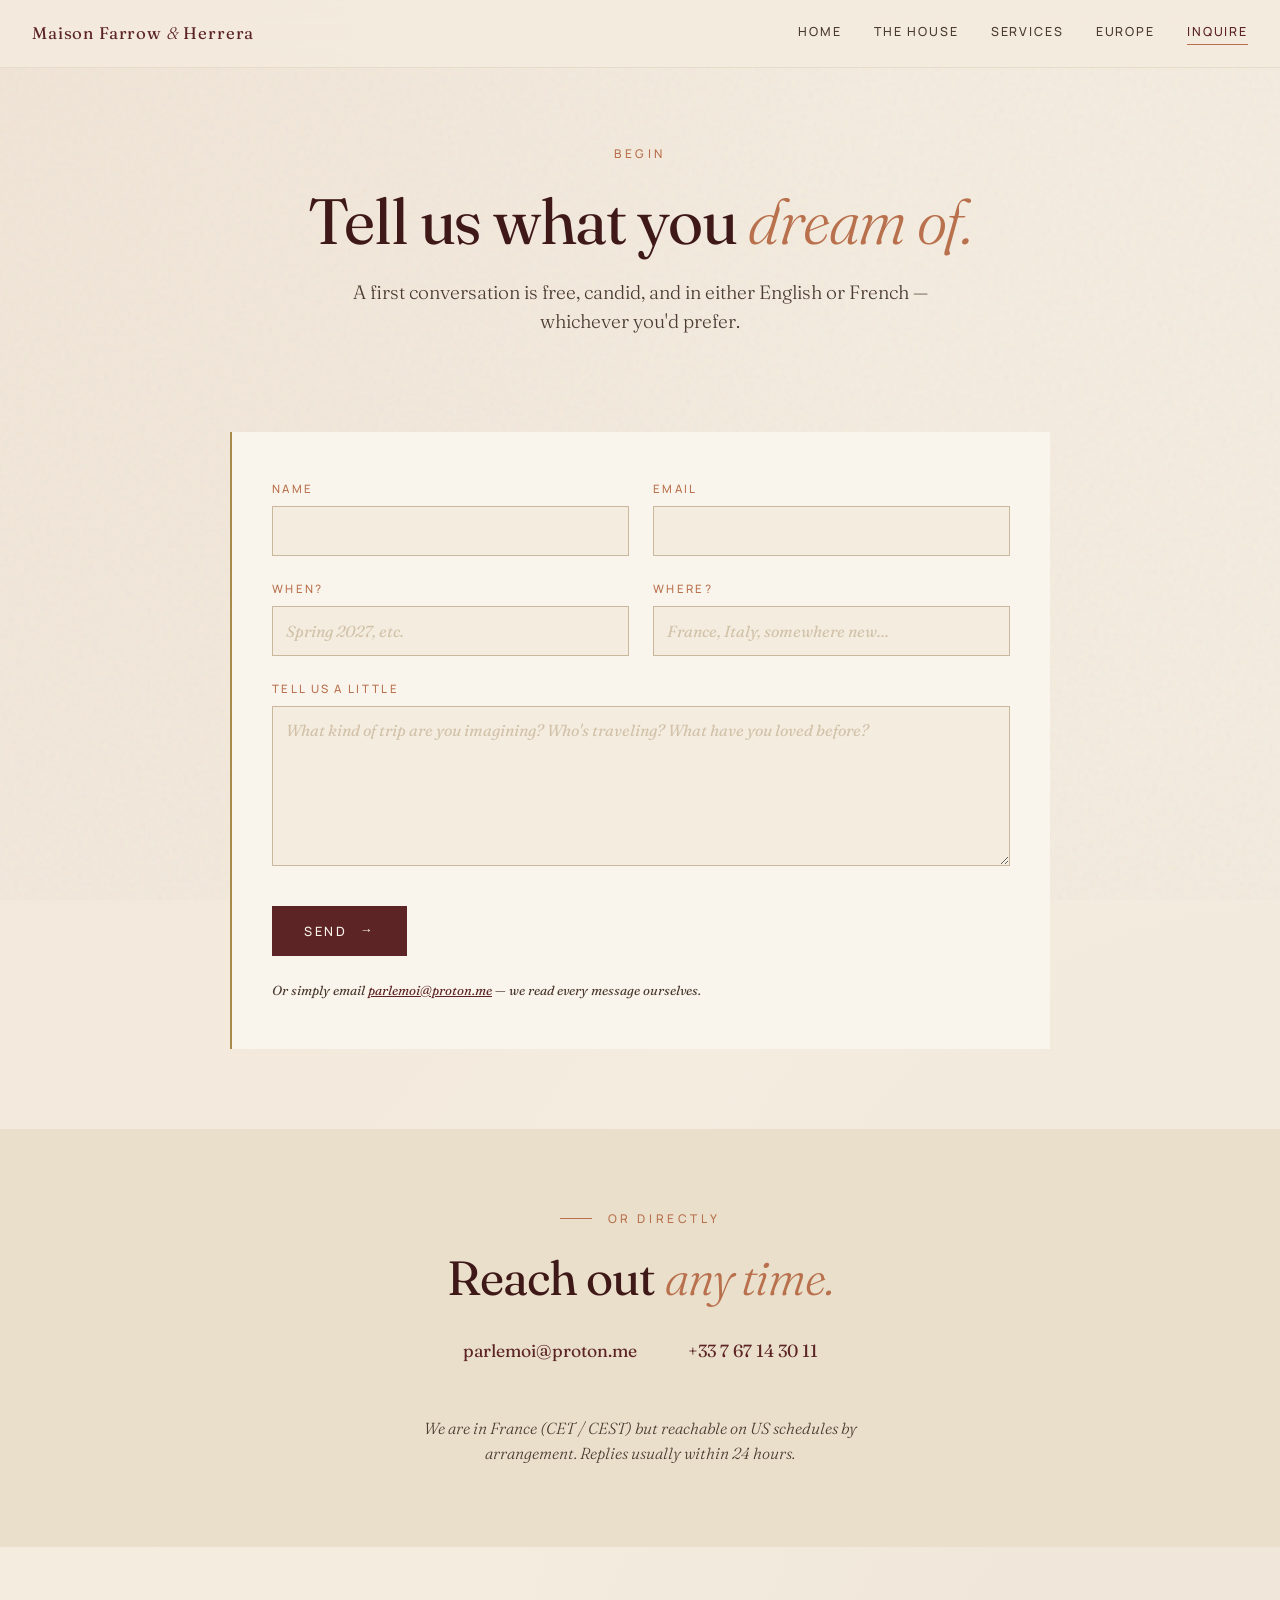
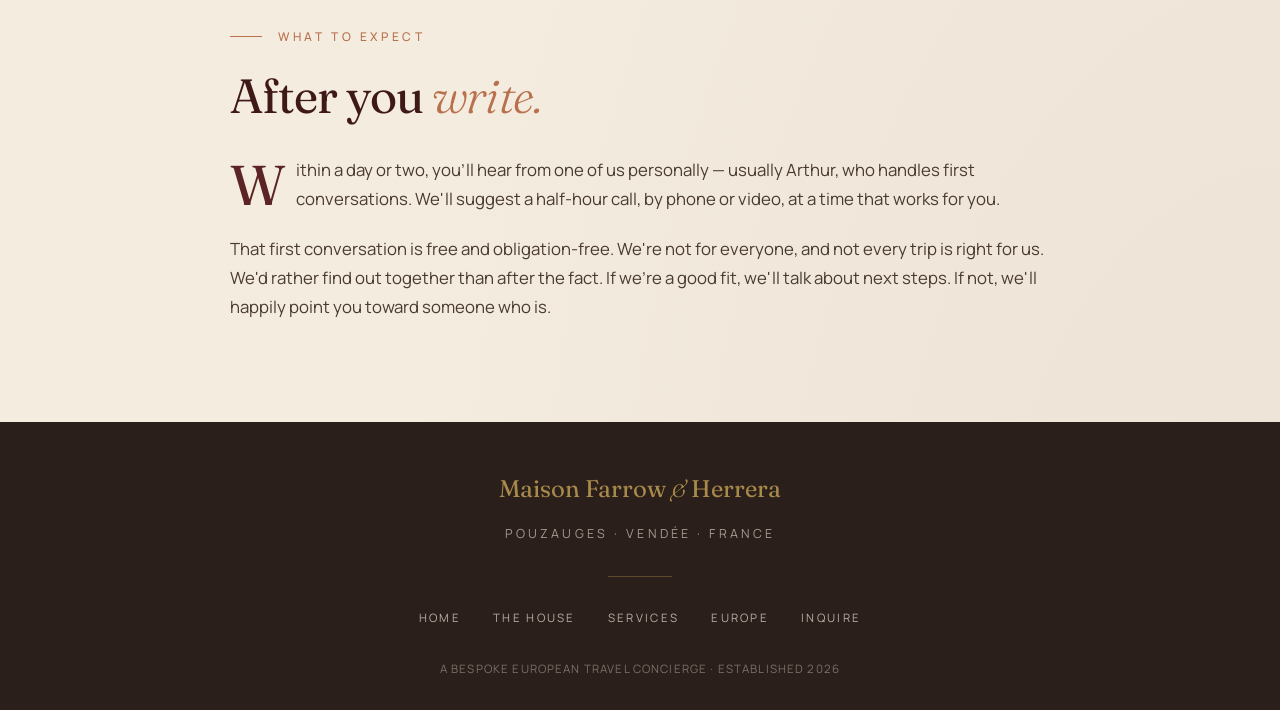
==== contact.html @ e0622674 "Add files via upload" ====
<!DOCTYPE html>
<html lang="en">
<head>
<meta charset="UTF-8">
<meta name="viewport" content="width=device-width, initial-scale=1.0">
<title>Inquire · Maison Farrow & Herrera</title>
<link rel="preconnect" href="https://fonts.googleapis.com">
<link rel="preconnect" href="https://fonts.gstatic.com" crossorigin>
<link href="https://fonts.googleapis.com/css2?family=Fraunces:ital,opsz,wght@0,9..144,300;0,9..144,400;0,9..144,500;0,9..144,600;1,9..144,300;1,9..144,400&family=Manrope:wght@300;400;500;600&display=swap" rel="stylesheet">
<link rel="stylesheet" href="styles.css">
</head>
<body>
<nav>
  <a href="index.html" class="logo">Maison Farrow <em>&amp;</em> Herrera</a>
  <div class="nav-links">
    <a href="index.html">Home</a>
    <a href="about.html">The House</a>
    <a href="services.html">Services</a>
    <a href="europe.html">Europe</a>
    <a href="contact.html" class="active">Inquire</a>
  </div>
</nav>

<header class="page-header">
  <div class="eyebrow">Begin</div>
  <h1>Tell us what you <em>dream of.</em></h1>
  <p class="lede">A first conversation is free, candid, and in either English or French — whichever you'd prefer.</p>
</header>

<!-- CONTACT FORM -->
<section style="padding-top:2rem;">
  <div class="container narrow">
    <form style="background:var(--paper);padding:3rem 2.5rem;border-left:2px solid var(--gold);" action="mailto:parlemoi@proton.me" method="post" enctype="text/plain">
      <div style="display:grid;grid-template-columns:1fr 1fr;gap:1.5rem;margin-bottom:1.5rem;">
        <label style="display:block;">
          <span style="display:block;font-size:0.72rem;letter-spacing:0.2em;text-transform:uppercase;color:var(--terracotta);font-weight:500;margin-bottom:0.5rem;">Name</span>
          <input type="text" name="name" required style="width:100%;padding:0.8rem;border:1px solid var(--rule);background:var(--cream);font-family:inherit;font-size:1rem;color:var(--ink);">
        </label>
        <label style="display:block;">
          <span style="display:block;font-size:0.72rem;letter-spacing:0.2em;text-transform:uppercase;color:var(--terracotta);font-weight:500;margin-bottom:0.5rem;">Email</span>
          <input type="email" name="email" required style="width:100%;padding:0.8rem;border:1px solid var(--rule);background:var(--cream);font-family:inherit;font-size:1rem;color:var(--ink);">
        </label>
      </div>
      <div style="display:grid;grid-template-columns:1fr 1fr;gap:1.5rem;margin-bottom:1.5rem;">
        <label style="display:block;">
          <span style="display:block;font-size:0.72rem;letter-spacing:0.2em;text-transform:uppercase;color:var(--terracotta);font-weight:500;margin-bottom:0.5rem;">When?</span>
          <input type="text" name="dates" placeholder="Spring 2027, etc." style="width:100%;padding:0.8rem;border:1px solid var(--rule);background:var(--cream);font-family:inherit;font-size:1rem;color:var(--ink);">
        </label>
        <label style="display:block;">
          <span style="display:block;font-size:0.72rem;letter-spacing:0.2em;text-transform:uppercase;color:var(--terracotta);font-weight:500;margin-bottom:0.5rem;">Where?</span>
          <input type="text" name="where" placeholder="France, Italy, somewhere new..." style="width:100%;padding:0.8rem;border:1px solid var(--rule);background:var(--cream);font-family:inherit;font-size:1rem;color:var(--ink);">
        </label>
      </div>
      <label style="display:block;margin-bottom:2rem;">
        <span style="display:block;font-size:0.72rem;letter-spacing:0.2em;text-transform:uppercase;color:var(--terracotta);font-weight:500;margin-bottom:0.5rem;">Tell us a little</span>
        <textarea name="message" rows="6" placeholder="What kind of trip are you imagining? Who's traveling? What have you loved before?" style="width:100%;padding:0.8rem;border:1px solid var(--rule);background:var(--cream);font-family:inherit;font-size:1rem;color:var(--ink);resize:vertical;"></textarea>
      </label>
      <button type="submit" class="cta" style="border:none;cursor:pointer;font-family:inherit;">Send</button>
      <p style="font-size:0.82rem;color:var(--ink-soft);margin-top:1.5rem;font-style:italic;font-family:'Fraunces',serif;">
        Or simply email <a href="mailto:parlemoi@proton.me" style="color:var(--bordeaux);">parlemoi@proton.me</a> — we read every message ourselves.
      </p>
    </form>
  </div>
</section>

<!-- DIRECT CONTACT -->
<section style="text-align:center;background:var(--cream-dark);">
  <div class="container">
    <div class="section-label" style="justify-content:center;">Or directly</div>
    <h2 class="section-title" style="margin:0 auto 2rem;text-align:center;">Reach out <em>any time.</em></h2>
    <div style="margin-bottom:2rem;">
      <a href="mailto:parlemoi@proton.me" class="contact-method">parlemoi@proton.me</a>
      <a href="tel:+33767143011" class="contact-method">+33 7 67 14 30 11</a>
    </div>
    <p style="font-family:'Fraunces',serif;font-style:italic;color:var(--ink-soft);font-size:1rem;max-width:32rem;margin:0 auto;font-weight:300;">
      We are in France (CET / CEST) but reachable on US schedules by arrangement. Replies usually within 24 hours.
    </p>
  </div>
</section>

<!-- WHAT TO EXPECT -->
<section>
  <div class="container narrow prose">
    <div class="section-label">What to Expect</div>
    <h2 class="section-title">After you <em>write.</em></h2>
    <p>
      Within a day or two, you'll hear from one of us personally — usually Arthur, who handles first conversations. We'll suggest a half-hour call, by phone or video, at a time that works for you.
    </p>
    <p>
      That first conversation is free and obligation-free. We're not for everyone, and not every trip is right for us. We'd rather find out together than after the fact. If we're a good fit, we'll talk about next steps. If not, we'll happily point you toward someone who is.
    </p>
  </div>
</section>

<footer>
  <div class="footer-mark">Maison Farrow <em>&amp;</em> Herrera</div>
  <div class="footer-location">Pouzauges · Vendée · France</div>
  <div class="footer-rule"></div>
  <div class="footer-nav">
    <a href="index.html">Home</a>
    <a href="about.html">The House</a>
    <a href="services.html">Services</a>
    <a href="europe.html">Europe</a>
    <a href="contact.html">Inquire</a>
  </div>
  <div class="footer-fine">A bespoke European travel concierge · Established 2026</div>
</footer>
</body>
</html>
---- styles.css ----
/* ============================================
   MAISON FARROW & HERRERA — shared styles
   ============================================ */

:root {
  --cream: #F4ECDF;
  --cream-dark: #EADFCB;
  --paper: #FAF5EC;
  --ink: #2A1F1A;
  --ink-soft: #4A3A30;
  --bordeaux: #5C2424;
  --bordeaux-deep: #3F1818;
  --terracotta: #B8704D;
  --gold: #A88A4A;
  --rule: #C9B89C;
}

* { box-sizing: border-box; margin: 0; padding: 0; }
html { scroll-behavior: smooth; }

body {
  background: var(--cream);
  color: var(--ink);
  font-family: 'Manrope', -apple-system, sans-serif;
  font-weight: 400;
  line-height: 1.6;
  overflow-x: hidden;
  background-image:
    radial-gradient(ellipse at top left, rgba(184, 112, 77, 0.06), transparent 50%),
    radial-gradient(ellipse at bottom right, rgba(92, 36, 36, 0.05), transparent 50%);
}

body::before {
  content: '';
  position: fixed;
  inset: 0;
  pointer-events: none;
  z-index: 1;
  opacity: 0.4;
  background-image: url("data:image/svg+xml,%3Csvg viewBox='0 0 200 200' xmlns='http://www.w3.org/2000/svg'%3E%3Cfilter id='noiseFilter'%3E%3CfeTurbulence type='fractalNoise' baseFrequency='0.85' numOctaves='2' stitchTiles='stitch'/%3E%3C/filter%3E%3Crect width='100%25' height='100%25' filter='url(%23noiseFilter)' opacity='0.15'/%3E%3C/svg%3E");
}

.serif { font-family: 'Fraunces', Georgia, serif; }

/* ---------- NAV ---------- */
nav {
  position: fixed;
  top: 0; left: 0; right: 0;
  z-index: 100;
  padding: 1.25rem 2rem;
  background: rgba(244, 236, 223, 0.85);
  backdrop-filter: blur(12px);
  -webkit-backdrop-filter: blur(12px);
  border-bottom: 1px solid rgba(201, 184, 156, 0.3);
  display: flex;
  justify-content: space-between;
  align-items: center;
}

.logo {
  font-family: 'Fraunces', serif;
  font-weight: 400;
  font-size: 1.05rem;
  letter-spacing: 0.05em;
  color: var(--bordeaux);
  text-decoration: none;
}
.logo em { font-style: italic; font-weight: 300; }

.nav-links { display: flex; gap: 2rem; }
.nav-links a {
  color: var(--ink-soft);
  text-decoration: none;
  font-size: 0.78rem;
  letter-spacing: 0.15em;
  text-transform: uppercase;
  font-weight: 500;
  transition: color 0.3s;
  padding-bottom: 2px;
  border-bottom: 1px solid transparent;
}
.nav-links a:hover { color: var(--bordeaux); }
.nav-links a.active { color: var(--bordeaux); border-bottom-color: var(--terracotta); }

@media (max-width: 768px) {
  .nav-links { gap: 1rem; }
  .nav-links a { font-size: 0.7rem; letter-spacing: 0.1em; }
}

/* ---------- PAGE HEADER (interior pages) ---------- */
.page-header {
  padding: 9rem 2rem 4rem;
  position: relative;
  z-index: 2;
  text-align: center;
}

.page-header .eyebrow {
  font-size: 0.75rem;
  letter-spacing: 0.3em;
  text-transform: uppercase;
  color: var(--terracotta);
  margin-bottom: 1.5rem;
  font-weight: 500;
}

.page-header h1 {
  font-family: 'Fraunces', serif;
  font-size: clamp(2.2rem, 5vw, 4rem);
  line-height: 1.05;
  font-weight: 400;
  color: var(--bordeaux-deep);
  margin-bottom: 1.5rem;
  letter-spacing: -0.02em;
}
.page-header h1 em { font-style: italic; color: var(--terracotta); font-weight: 300; }

.page-header .lede {
  font-family: 'Fraunces', serif;
  font-size: clamp(1.1rem, 1.5vw, 1.3rem);
  line-height: 1.5;
  color: var(--ink-soft);
  max-width: 38rem;
  margin: 0 auto;
  font-weight: 300;
}

/* ---------- SECTIONS ---------- */
section {
  padding: 5rem 2rem;
  position: relative;
  z-index: 2;
}

.container {
  max-width: 1100px;
  margin: 0 auto;
}

.container.narrow { max-width: 820px; }

.section-label {
  font-size: 0.75rem;
  letter-spacing: 0.3em;
  text-transform: uppercase;
  color: var(--terracotta);
  margin-bottom: 1.5rem;
  font-weight: 500;
  display: flex;
  align-items: center;
  gap: 1rem;
}
.section-label::before {
  content: '';
  width: 2rem;
  height: 1px;
  background: var(--terracotta);
}

.section-title {
  font-family: 'Fraunces', serif;
  font-size: clamp(1.8rem, 4vw, 3rem);
  line-height: 1.1;
  font-weight: 400;
  color: var(--bordeaux-deep);
  margin-bottom: 2rem;
  letter-spacing: -0.02em;
  max-width: 32rem;
}
.section-title em { font-style: italic; color: var(--terracotta); font-weight: 300; }

/* ---------- PROSE ---------- */
.prose p {
  font-size: 1.05rem;
  color: var(--ink-soft);
  margin-bottom: 1.25rem;
  line-height: 1.75;
}

.prose p:first-of-type::first-letter {
  font-family: 'Fraunces', serif;
  font-size: 3.5rem;
  float: left;
  line-height: 0.9;
  padding: 0.3rem 0.6rem 0 0;
  color: var(--bordeaux);
  font-weight: 400;
}

/* ---------- FIGURE / IMAGES ---------- */
figure { margin: 0; }
img { max-width: 100%; display: block; }

.figure-wide {
  margin: 3rem 0;
}
.figure-wide img {
  width: 100%;
  height: auto;
  filter: sepia(0.05) saturate(0.95);
  box-shadow: 0 15px 40px rgba(63, 24, 24, 0.15);
}
.figure-wide figcaption {
  font-family: 'Fraunces', serif;
  font-style: italic;
  font-weight: 300;
  font-size: 0.95rem;
  color: var(--ink-soft);
  text-align: center;
  margin-top: 1rem;
  letter-spacing: 0.02em;
}

/* ---------- INTERLUDE ---------- */
.interlude {
  padding: 0;
  position: relative;
  overflow: hidden;
}
.interlude-image {
  position: relative;
  height: clamp(380px, 55vh, 540px);
  overflow: hidden;
}
.interlude-image img {
  width: 100%;
  height: 100%;
  object-fit: cover;
  filter: sepia(0.1) saturate(0.85) brightness(0.85);
}
.interlude-image::after {
  content: '';
  position: absolute;
  inset: 0;
  background: linear-gradient(180deg, rgba(42, 31, 26, 0.15) 0%, rgba(42, 31, 26, 0.4) 60%, rgba(42, 31, 26, 0.78) 100%);
}
.interlude-caption {
  position: absolute;
  bottom: 0; left: 0; right: 0;
  padding: 3rem 2rem;
  z-index: 2;
  text-align: center;
}
.interlude-label {
  font-size: 0.75rem;
  letter-spacing: 0.3em;
  text-transform: uppercase;
  color: var(--gold);
  margin-bottom: 1rem;
  font-weight: 500;
}
.interlude-text {
  font-family: 'Fraunces', serif;
  font-size: clamp(1.1rem, 1.8vw, 1.45rem);
  font-weight: 300;
  line-height: 1.5;
  color: var(--cream);
  max-width: 42rem;
  margin: 0 auto;
}
.interlude-text em {
  font-style: italic;
  color: var(--gold);
  font-weight: 400;
}

/* ---------- GALLERY GRID ---------- */
.gallery {
  display: grid;
  grid-template-columns: repeat(6, 1fr);
  grid-auto-rows: 200px;
  gap: 1rem;
}
@media (max-width: 900px) {
  .gallery { grid-template-columns: repeat(2, 1fr); grid-auto-rows: 220px; }
}

.gallery-item {
  position: relative;
  margin: 0;
  overflow: hidden;
  background: var(--paper);
  box-shadow: 0 6px 20px rgba(63, 24, 24, 0.1);
}
.gallery-item.tall { grid-column: span 2; grid-row: span 2; }
.gallery-item.wide { grid-column: span 2; grid-row: span 1; }
.gallery-item.huge { grid-column: span 3; grid-row: span 2; }
.gallery-item.three { grid-column: span 3; grid-row: span 1; }

@media (max-width: 900px) {
  .gallery-item.tall { grid-column: span 1; grid-row: span 2; }
  .gallery-item.wide,
  .gallery-item.huge,
  .gallery-item.three { grid-column: span 2; grid-row: span 1; }
}

.gallery-item img {
  width: 100%;
  height: 100%;
  object-fit: cover;
  transition: transform 0.6s ease;
  filter: sepia(0.04) saturate(0.95);
}
.gallery-item:hover img { transform: scale(1.04); }
.gallery-item figcaption {
  position: absolute;
  bottom: 0; left: 0; right: 0;
  padding: 1.5rem 1rem 0.8rem;
  font-family: 'Fraunces', serif;
  font-style: italic;
  font-weight: 300;
  font-size: 0.85rem;
  color: var(--cream);
  background: linear-gradient(to top, rgba(42, 31, 26, 0.85), transparent);
  text-align: center;
  letter-spacing: 0.02em;
}

/* ---------- CARDS (regions/services) ---------- */
.cards {
  display: grid;
  grid-template-columns: repeat(auto-fit, minmax(280px, 1fr));
  gap: 1px;
  background: var(--rule);
  margin-top: 2rem;
}
.card {
  background: var(--cream);
  padding: 2.5rem 2rem;
  transition: background 0.4s;
}
.card:hover { background: var(--paper); }
.card-number {
  font-family: 'Fraunces', serif;
  font-style: italic;
  font-weight: 300;
  font-size: 2.5rem;
  color: var(--terracotta);
  line-height: 1;
  margin-bottom: 1.5rem;
  display: block;
}
.card-title {
  font-family: 'Fraunces', serif;
  font-size: 1.4rem;
  color: var(--bordeaux);
  margin-bottom: 0.8rem;
  font-weight: 500;
}
.card-text {
  font-size: 0.92rem;
  color: var(--ink-soft);
  line-height: 1.65;
}

/* ---------- PRINCIPAL CARDS ---------- */
.principals {
  display: grid;
  grid-template-columns: 1fr 1fr;
  gap: 4rem;
  margin-top: 3rem;
}
@media (max-width: 768px) {
  .principals { grid-template-columns: 1fr; }
}
.principal {
  padding: 2rem;
  background: var(--paper);
  border-left: 2px solid var(--gold);
}
.principal-name {
  font-family: 'Fraunces', serif;
  font-size: 1.5rem;
  color: var(--bordeaux);
  margin-bottom: 0.3rem;
  font-weight: 500;
}
.principal-title {
  font-size: 0.75rem;
  letter-spacing: 0.2em;
  text-transform: uppercase;
  color: var(--terracotta);
  margin-bottom: 1rem;
  font-weight: 500;
}
.principal-bio {
  font-size: 0.95rem;
  color: var(--ink-soft);
  line-height: 1.7;
}
.credentials {
  margin-top: 1rem;
  padding-top: 1rem;
  border-top: 1px dashed var(--rule);
  font-size: 0.82rem;
  color: var(--ink-soft);
  font-style: italic;
  line-height: 1.5;
}

/* ---------- REGION SECTION (dark) ---------- */
.region-block {
  display: grid;
  grid-template-columns: 1fr 1fr;
  gap: 0;
  align-items: stretch;
  margin: 0 auto;
  max-width: 1200px;
}
.region-block.reverse { direction: rtl; }
.region-block.reverse > * { direction: ltr; }
@media (max-width: 800px) {
  .region-block { grid-template-columns: 1fr; }
}
.region-block-image {
  position: relative;
  min-height: 400px;
  overflow: hidden;
}
.region-block-image img {
  width: 100%; height: 100%;
  object-fit: cover;
  position: absolute; inset: 0;
}
.region-block-text {
  padding: 3rem 2.5rem;
  background: var(--paper);
  display: flex;
  flex-direction: column;
  justify-content: center;
}
.region-block-text h3 {
  font-family: 'Fraunces', serif;
  font-size: 2rem;
  color: var(--bordeaux);
  margin-bottom: 0.5rem;
  font-weight: 500;
  letter-spacing: -0.01em;
}
.region-block-text h3 em { font-style: italic; color: var(--terracotta); font-weight: 300; }
.region-block-text .country {
  font-size: 0.75rem;
  letter-spacing: 0.25em;
  text-transform: uppercase;
  color: var(--terracotta);
  margin-bottom: 1.5rem;
  font-weight: 500;
}
.region-block-text p {
  color: var(--ink-soft);
  font-size: 1rem;
  line-height: 1.7;
  margin-bottom: 1rem;
}
.region-block-text ul {
  margin-top: 1rem;
  padding-left: 1.2rem;
}
.region-block-text li {
  color: var(--ink-soft);
  font-size: 0.95rem;
  line-height: 1.7;
  margin-bottom: 0.3rem;
}

/* ---------- CTA & BUTTONS ---------- */
.cta {
  display: inline-flex;
  align-items: center;
  gap: 0.8rem;
  padding: 1rem 2rem;
  background: var(--bordeaux);
  color: var(--paper);
  text-decoration: none;
  font-size: 0.8rem;
  letter-spacing: 0.2em;
  text-transform: uppercase;
  font-weight: 500;
  transition: all 0.4s;
  border: 1px solid var(--bordeaux);
}
.cta:hover {
  background: var(--bordeaux-deep);
  transform: translateY(-2px);
  box-shadow: 0 10px 25px rgba(92, 36, 36, 0.2);
}
.cta::after {
  content: '→';
  font-family: serif;
  transition: transform 0.3s;
}
.cta:hover::after { transform: translateX(4px); }

.cta-ghost {
  display: inline-flex;
  align-items: center;
  gap: 0.8rem;
  padding: 1rem 2rem;
  background: transparent;
  color: var(--bordeaux);
  text-decoration: none;
  font-size: 0.8rem;
  letter-spacing: 0.2em;
  text-transform: uppercase;
  font-weight: 500;
  border: 1px solid var(--bordeaux);
  transition: all 0.4s;
}
.cta-ghost:hover { background: var(--bordeaux); color: var(--paper); }

/* ---------- ETHOS / QUOTE ---------- */
.ethos-quote {
  font-family: 'Fraunces', serif;
  font-style: italic;
  font-weight: 300;
  font-size: clamp(1.2rem, 2.3vw, 1.8rem);
  line-height: 1.4;
  color: var(--bordeaux-deep);
  max-width: 48rem;
  margin: 0 auto;
  text-align: center;
  padding: 2rem 0;
}
.ethos-quote::before,
.ethos-quote::after {
  content: '';
  display: block;
  width: 3rem;
  height: 1px;
  background: var(--terracotta);
  margin: 1.5rem auto;
}
.ethos-quote strong { font-weight: 400; font-style: normal; color: var(--bordeaux); }
.ethos-signature {
  text-align: center;
  margin-top: 2rem;
  font-size: 0.8rem;
  letter-spacing: 0.25em;
  text-transform: uppercase;
  color: var(--terracotta);
  font-weight: 500;
}

/* ---------- CONTACT ---------- */
.contact-method {
  display: inline-block;
  margin: 0 1.5rem 1rem;
  color: var(--bordeaux);
  text-decoration: none;
  border-bottom: 1px solid transparent;
  padding-bottom: 2px;
  transition: border-color 0.3s;
  font-family: 'Fraunces', serif;
  font-size: 1.1rem;
}
.contact-method:hover { border-bottom-color: var(--bordeaux); }

/* ---------- FOOTER ---------- */
footer {
  background: var(--ink);
  color: var(--cream);
  padding: 3rem 2rem 2rem;
  text-align: center;
  position: relative;
  z-index: 2;
}
.footer-mark {
  font-family: 'Fraunces', serif;
  font-size: 1.5rem;
  margin-bottom: 1rem;
  color: var(--gold);
  font-weight: 400;
}
.footer-mark em { font-style: italic; font-weight: 300; }
.footer-location {
  font-size: 0.78rem;
  letter-spacing: 0.25em;
  text-transform: uppercase;
  color: rgba(244, 236, 223, 0.6);
  margin-bottom: 2rem;
}
.footer-rule {
  width: 4rem;
  height: 1px;
  background: var(--gold);
  margin: 0 auto 2rem;
  opacity: 0.4;
}
.footer-nav {
  display: flex;
  justify-content: center;
  gap: 2rem;
  margin-bottom: 2rem;
  flex-wrap: wrap;
}
.footer-nav a {
  color: rgba(244, 236, 223, 0.7);
  text-decoration: none;
  font-size: 0.72rem;
  letter-spacing: 0.2em;
  text-transform: uppercase;
  transition: color 0.3s;
}
.footer-nav a:hover { color: var(--gold); }
.footer-fine {
  font-size: 0.72rem;
  letter-spacing: 0.1em;
  color: rgba(244, 236, 223, 0.4);
  text-transform: uppercase;
}

/* ---------- ANIMATIONS ---------- */
@keyframes rise {
  from { opacity: 0; transform: translateY(20px); }
  to { opacity: 1; transform: translateY(0); }
}

/* ============================================
   REFINEMENTS — polish pass
   ============================================ */

/* Form focus states */
input,
textarea {
  transition: border-color 0.3s, background 0.3s, box-shadow 0.3s;
}
input:focus,
textarea:focus {
  outline: none;
  border-color: var(--terracotta) !important;
  background: var(--paper) !important;
  box-shadow: 0 0 0 3px rgba(184, 112, 77, 0.08);
}
input::placeholder,
textarea::placeholder {
  color: var(--rule);
  font-style: italic;
  font-family: 'Fraunces', serif;
  opacity: 0.8;
}

/* Service cards: hover lift */
.card { transition: background 0.4s, transform 0.4s, box-shadow 0.4s; }
.card:hover {
  background: var(--paper);
  transform: translateY(-3px);
  box-shadow: 0 12px 30px rgba(63, 24, 24, 0.08);
}

/* Principal cards: watermark initial + hover lift */
.principal {
  position: relative;
  overflow: hidden;
  transition: transform 0.4s, box-shadow 0.4s;
}
.principal::before {
  content: attr(data-initial);
  position: absolute;
  top: -0.6rem;
  right: 0.8rem;
  font-family: 'Fraunces', serif;
  font-style: italic;
  font-size: 9rem;
  color: var(--terracotta);
  opacity: 0.07;
  line-height: 1;
  font-weight: 300;
  z-index: 0;
  pointer-events: none;
  user-select: none;
}
.principal > * { position: relative; z-index: 1; }
.principal:hover {
  transform: translateY(-2px);
  box-shadow: 0 12px 30px rgba(63, 24, 24, 0.08);
}

/* Gallery: enhanced caption on hover */
.gallery-item figcaption {
  transition: padding 0.4s, font-size 0.4s, letter-spacing 0.4s;
}
.gallery-item:hover figcaption {
  font-size: 0.92rem;
  padding-bottom: 1.2rem;
  letter-spacing: 0.05em;
}

/* Region block: subtle image zoom on hover */
.region-block-image img {
  transition: transform 0.8s ease;
}
.region-block:hover .region-block-image img {
  transform: scale(1.03);
}

/* CTA-ghost: align hover transform with .cta for consistency */
.cta-ghost:hover {
  transform: translateY(-2px);
  box-shadow: 0 10px 25px rgba(92, 36, 36, 0.15);
}
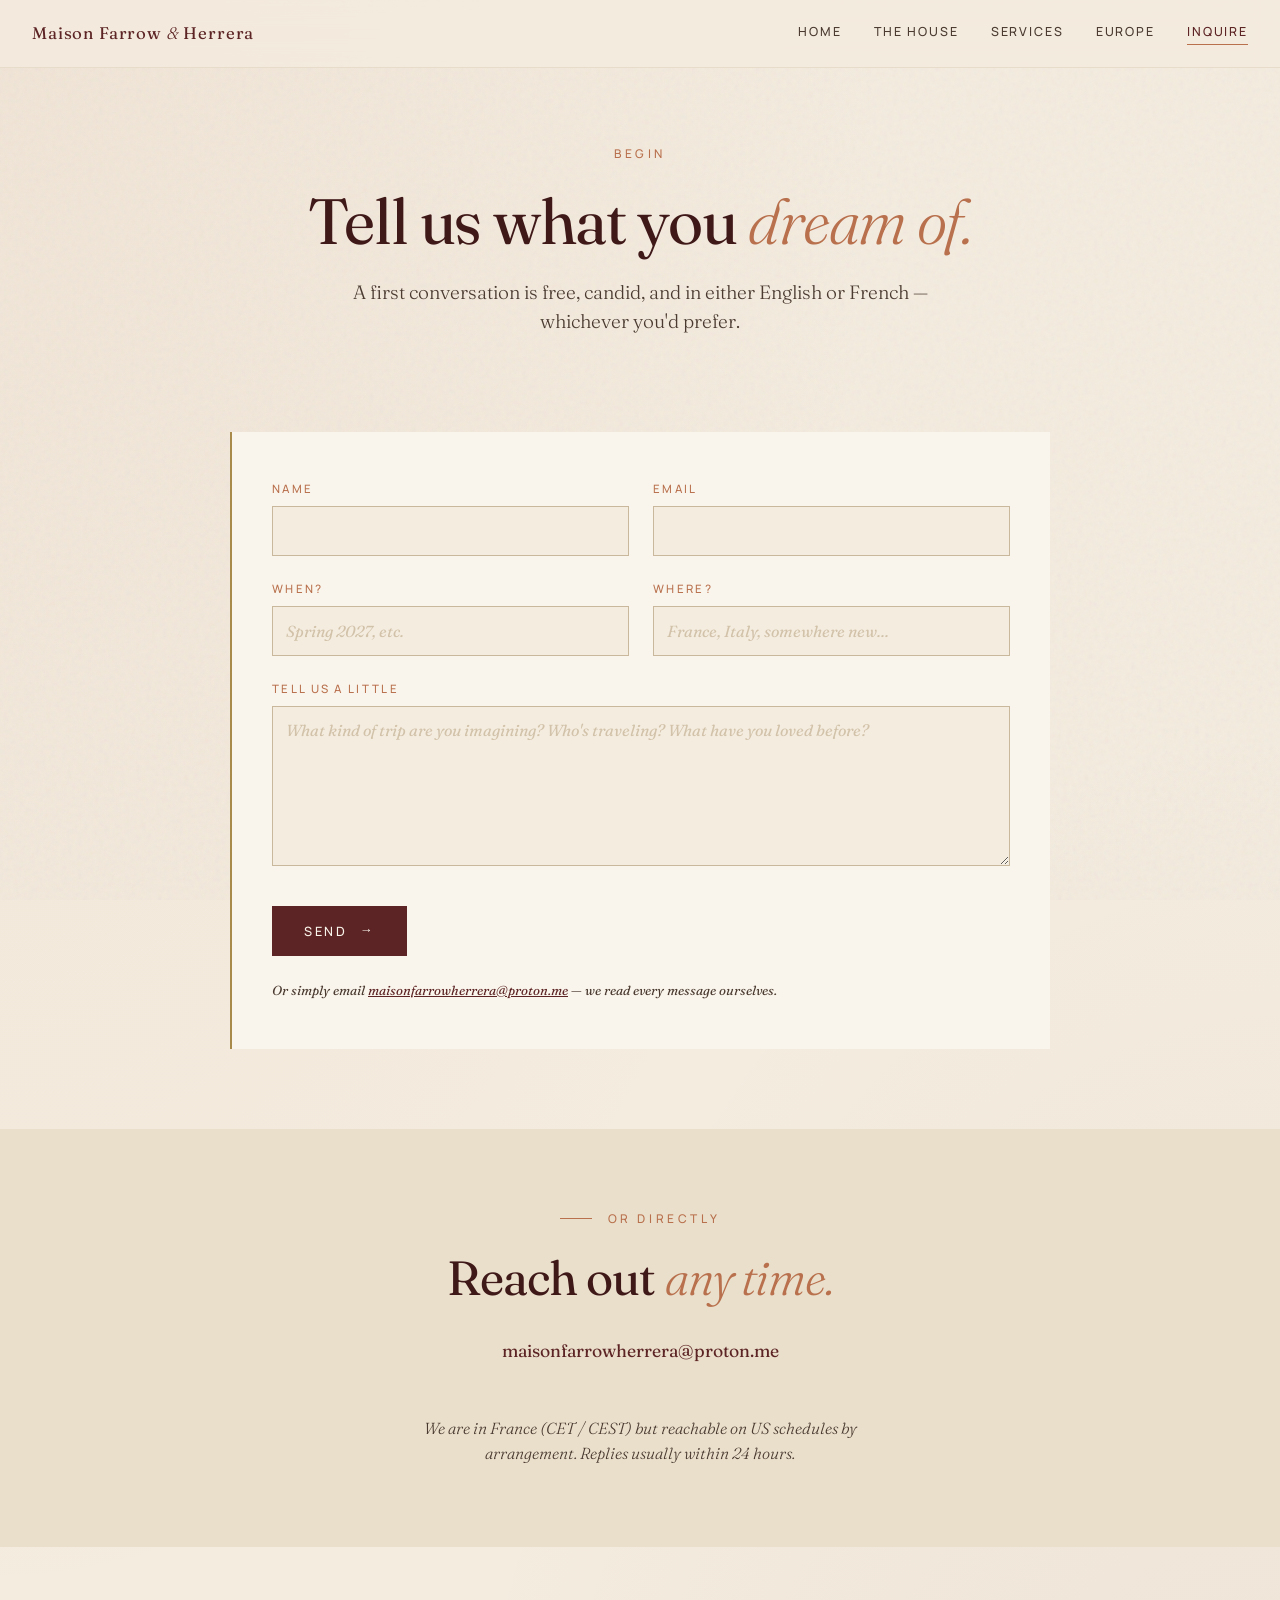
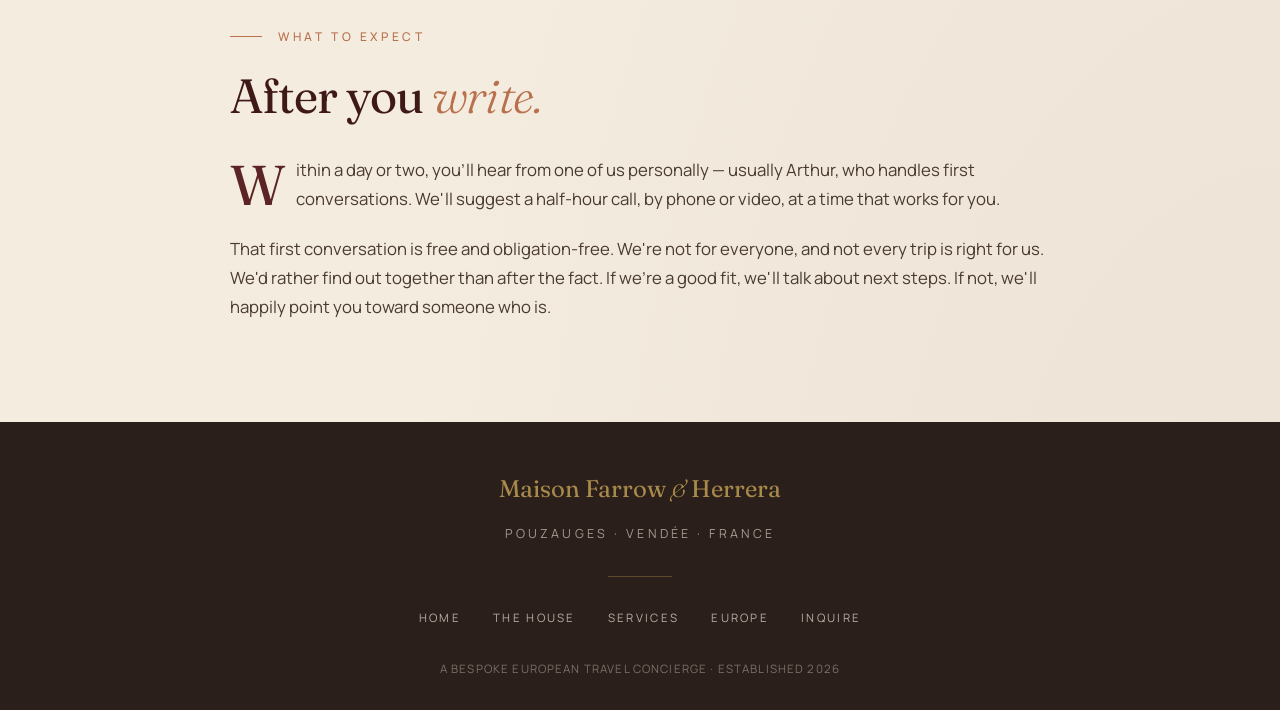
==== commit fed9d399: "Add files via upload" ====
--- a/contact.html
+++ b/contact.html
@@ -30,7 +30,7 @@
 <!-- CONTACT FORM -->
 <section style="padding-top:2rem;">
   <div class="container narrow">
-    <form style="background:var(--paper);padding:3rem 2.5rem;border-left:2px solid var(--gold);" action="mailto:parlemoi@proton.me" method="post" enctype="text/plain">
+    <form style="background:var(--paper);padding:3rem 2.5rem;border-left:2px solid var(--gold);" action="mailto:maisonfarrowherrera@proton.me" method="post" enctype="text/plain">
       <div style="display:grid;grid-template-columns:1fr 1fr;gap:1.5rem;margin-bottom:1.5rem;">
         <label style="display:block;">
           <span style="display:block;font-size:0.72rem;letter-spacing:0.2em;text-transform:uppercase;color:var(--terracotta);font-weight:500;margin-bottom:0.5rem;">Name</span>
@@ -57,7 +57,7 @@
       </label>
       <button type="submit" class="cta" style="border:none;cursor:pointer;font-family:inherit;">Send</button>
       <p style="font-size:0.82rem;color:var(--ink-soft);margin-top:1.5rem;font-style:italic;font-family:'Fraunces',serif;">
-        Or simply email <a href="mailto:parlemoi@proton.me" style="color:var(--bordeaux);">parlemoi@proton.me</a> — we read every message ourselves.
+        Or simply email <a href="mailto:maisonfarrowherrera@proton.me" style="color:var(--bordeaux);">maisonfarrowherrera@proton.me</a> — we read every message ourselves.
       </p>
     </form>
   </div>
@@ -69,8 +69,7 @@
     <div class="section-label" style="justify-content:center;">Or directly</div>
     <h2 class="section-title" style="margin:0 auto 2rem;text-align:center;">Reach out <em>any time.</em></h2>
     <div style="margin-bottom:2rem;">
-      <a href="mailto:parlemoi@proton.me" class="contact-method">parlemoi@proton.me</a>
-      <a href="tel:+33767143011" class="contact-method">+33 7 67 14 30 11</a>
+      <a href="mailto:maisonfarrowherrera@proton.me" class="contact-method">maisonfarrowherrera@proton.me</a>
     </div>
     <p style="font-family:'Fraunces',serif;font-style:italic;color:var(--ink-soft);font-size:1rem;max-width:32rem;margin:0 auto;font-weight:300;">
       We are in France (CET / CEST) but reachable on US schedules by arrangement. Replies usually within 24 hours.
